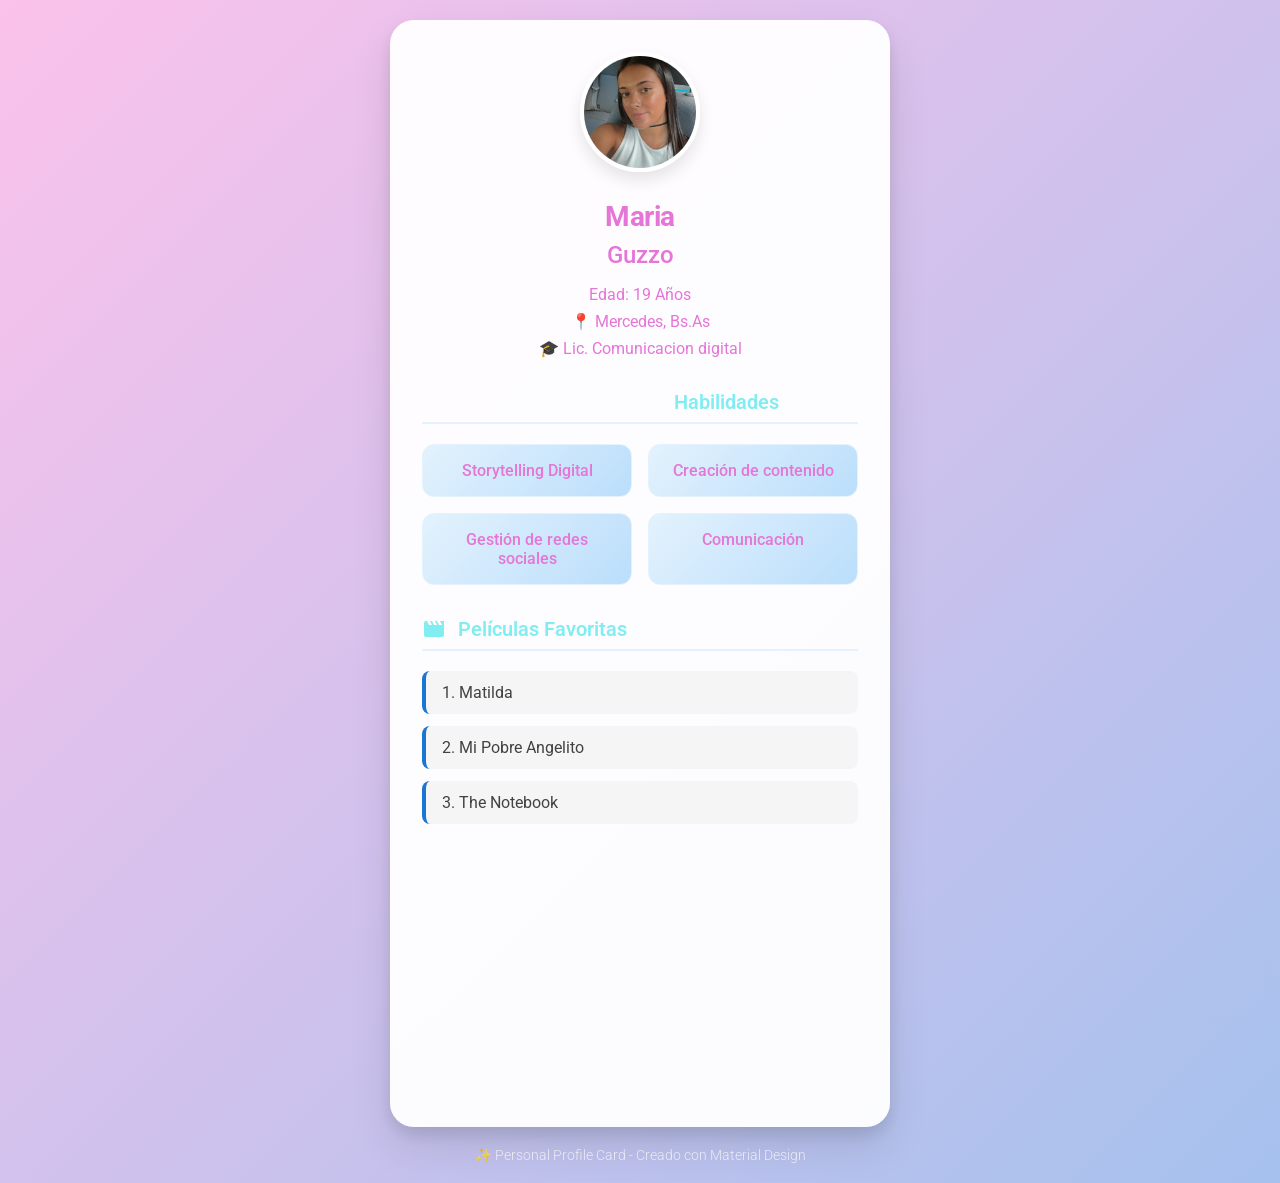
==== index.html @ 26fd3404 "Add files via upload" ====
<!DOCTYPE html>
<html lang="es">
<head>
    <meta charset="UTF-8">
    <meta name="viewport" content="width=device-width, initial-scale=1.0">
    <title>Personal Profile Card</title>
    
    <!-- Google Fonts - Material Design Typography -->
    <link rel="preconnect" href="https://fonts.googleapis.com">
    <link rel="preconnect" href="https://fonts.gstatic.com" crossorigin>
    <link href="https://fonts.googleapis.com/css2?family=Roboto:wght@300;400;500;700&display=swap" rel="stylesheet">
    
    <!-- Material Icons -->
    <link href="https://fonts.googleapis.com/icon?family=Material+Icons" rel="stylesheet">
    
    <!-- CSS -->
    <link rel="stylesheet" href="styles.css">
</head>
<body>
    <!-- Contenedor principal con efecto fade-in -->
    <div class="container fade-in">
        
        <!-- Tarjeta de perfil principal -->
        <div class="profile-card">
            
            <!-- Sección de información personal -->
            <div class="profile-header">
                <!-- FOTO DE PERFIL - MODIFICAR AQUÍ -->
                <div class="profile-image-container">
                    <img src="fotomia.jpeg" 
                         alt="Foto de perfil" 
                         class="profile-image">
                </div>
                
                <!-- INFORMACIÓN PERSONAL - MODIFICAR AQUÍ -->
                <div class="profile-info">
                    <h1 class="profile-name">Maria</h1>
                    <h2 class="profile-lastname">Guzzo</h2>
                    <div class="profile-details">
                        <p class="profile-age">Edad: 19 Años</p>
                        <p class="profile-location">📍 Mercedes, Bs.As</p>
                        <p class="profile-career">🎓 Lic. Comunicacion digital</p>
                    </div>
                </div>
            </div>
            
            <!-- Sección de habilidades -->
            <div class="skills-section">
                <h3 class="section-title">
                    <span class="material-icons">psychology</span>
                    Habilidades
                </h3>
                
                <!-- HABILIDADES - MODIFICAR AQUÍ -->
                <div class="skills-container">
                    <div class="skill-item">
                        <span class="skill-name">Storytelling Digital</span>
                    </div>
                    <div class="skill-item">
                        <span class="skill-name">Creación de contenido</span>
                    </div>
                    <div class="skill-item">
                        <span class="skill-name">Gestión de redes sociales</span>
                    </div>
                    <div class="skill-item">
                        <span class="skill-name">Comunicación</span>
                    </div>
                </div>
            </div>
            
            <!-- Sección de películas favoritas -->
            <div class="favorites-section">
                <h3 class="section-title">
                    <span class="material-icons">movie</span>
                    Películas Favoritas
                </h3>
                
                <!-- PELÍCULAS FAVORITAS - MODIFICAR AQUÍ -->
                <div class="favorites-list">
                    <div class="favorite-item">1. Matilda</div>
                    <div class="favorite-item">2. Mi Pobre Angelito</div>
                    <div class="favorite-item">3. The Notebook</div>
                </div>
            </div>
            
            <!-- Sección de discos favoritos -->
            <div class="favorites-section">
                <h3 class="section-title">
                    <span class="material-icons">music_note</span>
                    Discos Favoritos
                </h3>
                
                <!-- DISCOS FAVORITOS - MODIFICAR AQUÍ -->
                <div class="favorites-list">
                    <div class="favorite-item">1. El Regreso</div>
                    <div class="favorite-item">2. Un Verano Sin Ti</div>
                    <div class="favorite-item">3. Purpose</div>
                </div>
            </div>
            
        </div>
        
        <!-- Footer con información adicional -->
        <footer class="footer">
            <p>✨ Personal Profile Card - Creado con Material Design</p>
        </footer>
        
    </div>
    
    <!-- JavaScript -->
    <script src="script.js"></script>
</body>
</html>
---- styles.css ----
/* ===== RESET Y CONFIGURACIÓN BASE ===== */
* {
    margin: 0;
    padding: 0;
    box-sizing: border-box;
}

body {
    font-family: 'Roboto', sans-serif;
  background: linear-gradient(135deg, #fbc2eb 0%, #a6c1ee 100%);
    min-height: 100vh;
    display: flex;
    align-items: center;
    justify-content: center;
    padding: 20px;
    color: #333;
}

/* ===== CONTENEDOR PRINCIPAL ===== */
.container {
    width: 100%;
    max-width: 500px;
    margin: 0 auto;
}

/* ===== TARJETA DE PERFIL ===== */
.profile-card {
    background: rgba(255, 255, 255, 0.95);
    backdrop-filter: blur(10px);
    border-radius: 24px;
    padding: 32px;
    box-shadow: 
        0 20px 40px rgba(0, 0, 0, 0.1),
        0 8px 16px rgba(0, 0, 0, 0.1);
    margin-bottom: 20px;
    transition: transform 0.3s ease, box-shadow 0.3s ease;
}

.profile-card:hover {
    transform: translateY(-5px);
    box-shadow: 
        0 25px 50px rgba(0, 0, 0, 0.15),
        0 12px 24px rgba(0, 0, 0, 0.12);
}

/* ===== SECCIÓN DE INFORMACIÓN PERSONAL ===== */
.profile-header {
    text-align: center;
    margin-bottom: 32px;
}

/* FOTO DE PERFIL - MODIFICAR ESTILOS AQUÍ SI NECESITAS */
.profile-image-container {
    margin-bottom: 24px;
}

.profile-image {
    width: 120px;
    height: 120px;
    border-radius: 50%;
    object-fit: cover;
    border: 4px solid #fff;
    box-shadow: 0 8px 16px rgba(0, 0, 0, 0.1);
    transition: transform 0.3s ease;
}

.profile-image:hover {
    transform: scale(1.05);
}

/* INFORMACIÓN PERSONAL - MODIFICAR ESTILOS AQUÍ SI NECESITAS */
.profile-name {
    font-size: 28px;
    font-weight: 700;
    color: #e575d6;
    margin-bottom: 8px;
    letter-spacing: -0.5px;
}

.profile-lastname {
    font-size: 24px;
    font-weight: 500;
    color: #e575d6;
    margin-bottom: 16px;
}

.profile-details {
    display: flex;
    flex-direction: column;
    gap: 8px;
}

.profile-details p {
    font-size: 16px;
    color: #e575d6;
    font-weight: 400;
}

/* ===== SECCIONES GENERALES ===== */
.section-title {
    display: flex;
    align-items: center;
    gap: 12px;
    font-size: 20px;
    font-weight: 600;
    color: #82edf1;
    margin-bottom: 20px;
    padding-bottom: 8px;
    border-bottom: 2px solid #e3f2fd;
}

.section-title .material-icons {
    font-size: 24px;
    color: #82edf1;
}

/* ===== SECCIÓN DE HABILIDADES ===== */
.skills-section {
    margin-bottom: 32px;
}

/* HABILIDADES - MODIFICAR ESTILOS AQUÍ SI NECESITAS */
.skills-container {
    display: grid;
    grid-template-columns: repeat(auto-fit, minmax(140px, 1fr));
    gap: 16px;
}

.skill-item {
    background: linear-gradient(135deg, #e3f2fd 0%, #bbdefb 100%);
    padding: 16px;
    border-radius: 12px;
    text-align: center;
    transition: all 0.3s ease;
    border: 1px solid #e3f2fd;
}

.skill-item:hover {
    transform: translateY(-2px);
    box-shadow: 0 8px 16px rgba(25, 118, 210, 0.2);
    background: linear-gradient(135deg, #bbdefb 0%, #90caf9 100%);
}

.skill-name {
    font-size: 16px;
    font-weight: 500;
    color: #e575d6;
}

/* ===== SECCIONES DE FAVORITOS ===== */
.favorites-section {
    margin-bottom: 32px;
}

/* PELÍCULAS Y DISCOS FAVORITOS - MODIFICAR ESTILOS AQUÍ SI NECESITAS */
.favorites-list {
    display: flex;
    flex-direction: column;
    gap: 12px;
}

.favorite-item {
    background: #f5f5f5;
    padding: 12px 16px;
    border-radius: 8px;
    font-size: 16px;
    color: #424242;
    font-weight: 400;
    transition: all 0.3s ease;
    border-left: 4px solid #1976d2;
}

.favorite-item:hover {
    background: #e3f2fd;
    transform: translateX(4px);
}

/* ===== FOOTER ===== */
.footer {
    text-align: center;
    color: rgba(255, 255, 255, 0.8);
    font-size: 14px;
    font-weight: 300;
}

/* ===== EFECTOS DE ANIMACIÓN ===== */
.fade-in {
    opacity: 0;
    transform: translateY(20px);
    animation: fadeInUp 0.8s ease forwards;
}

@keyframes fadeInUp {
    to {
        opacity: 1;
        transform: translateY(0);
    }
}

/* ===== RESPONSIVE DESIGN ===== */
/* Para tablets */
@media (max-width: 768px) {
    .profile-card {
        padding: 24px;
        margin: 10px;
    }
    
    .profile-name {
        font-size: 24px;
    }
    
    .profile-lastname {
        font-size: 20px;
    }
    
    .skills-container {
        grid-template-columns: repeat(auto-fit, minmax(120px, 1fr));
        gap: 12px;
    }
    
    .skill-item {
        padding: 12px;
    }
}

/* Para móviles */
@media (max-width: 480px) {
    body {
        padding: 10px;
    }
    
    .profile-card {
        padding: 20px;
        border-radius: 16px;
    }
    
    .profile-image {
        width: 100px;
        height: 100px;
    }
    
    .profile-name {
        font-size: 22px;
    }
    
    .profile-lastname {
        font-size: 18px;
    }
    
    .section-title {
        font-size: 18px;
    }
    
    .skills-container {
        grid-template-columns: 1fr;
        gap: 10px;
    }
    
    .skill-item {
        padding: 10px;
    }
    
    .favorite-item {
        font-size: 14px;
        padding: 10px 12px;
    }
}

/* Para pantallas muy pequeñas */
@media (max-width: 320px) {
    .profile-card {
        padding: 16px;
    }
    
    .profile-image {
        width: 80px;
        height: 80px;
    }
    
    .profile-name {
        font-size: 20px;
    }
    
    .profile-lastname {
        font-size: 16px;
    }
}

/* ===== MEJORAS DE ACCESIBILIDAD ===== */
@media (prefers-reduced-motion: reduce) {
    * {
        animation-duration: 0.01ms !important;
        animation-iteration-count: 1 !important;
        transition-duration: 0.01ms !important;
    }
}

/* ===== ESTILOS PARA MODO OSCURO (OPCIONAL) ===== */
@media (prefers-color-scheme: dark) {
    .profile-card {
        background: rgba(30, 30, 30, 0.95);
        color: #fff;
    }
    
    .profile-name {
        color: #e575d6;
    }
    
    .profile-lastname {
        color: #e0e0e0;
    }
    
    .profile-details p {
        color: #b0b0b0;
    }
    
    .favorite-item {
        background: #424242;
        color: #e0e0e0;
    }
    
    .favorite-item:hover {
        background: #616161;
    }
}
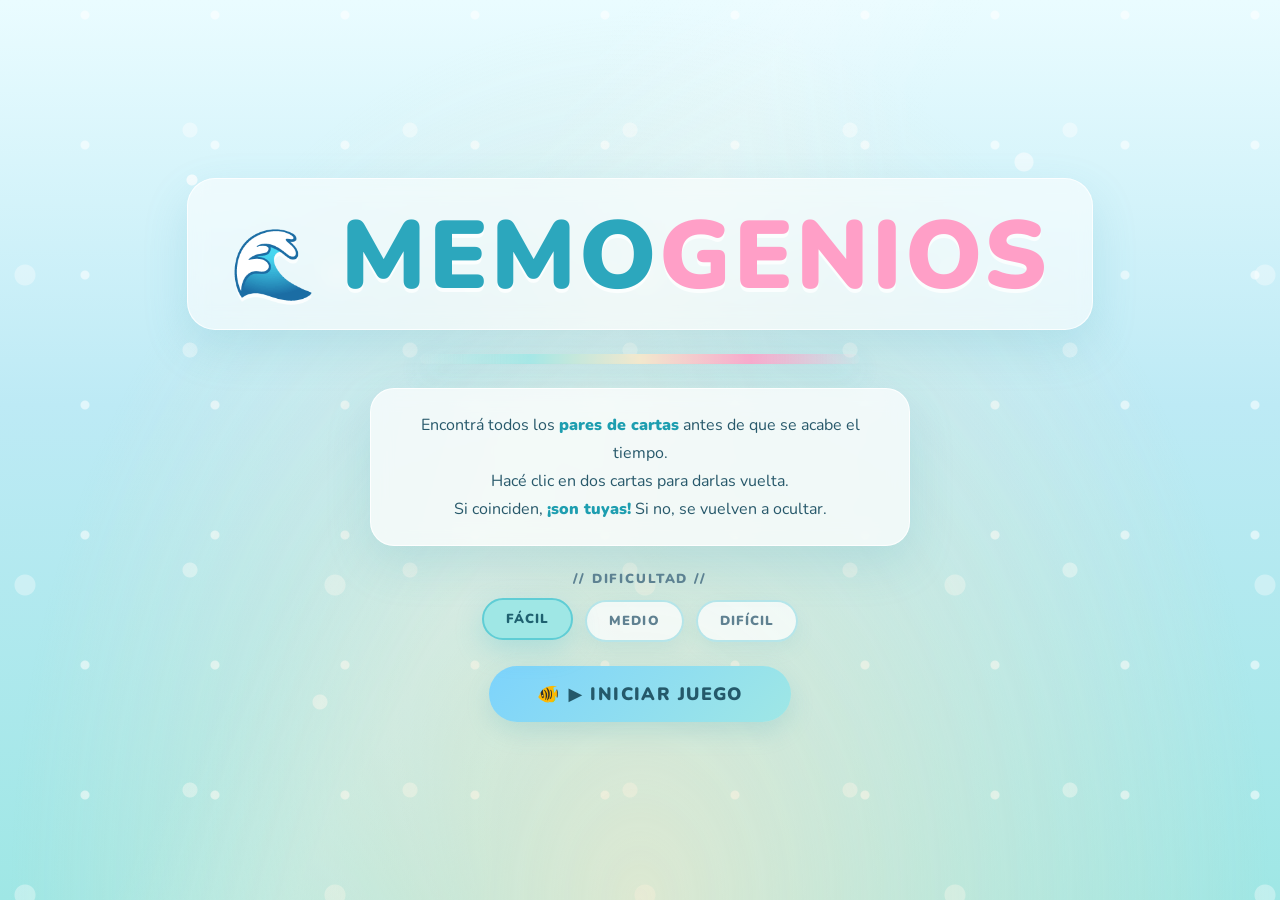
==== commit dc1fc3f7: "Agregar versión final de Memogenios" ====
--- a/index.html
+++ b/index.html
@@ -1,113 +1,299 @@
-<!DOCTYPE html>
-<html lang="es">
-<head>
-    <meta charset="UTF-8">
-    <meta name="viewport" content="width=device-width, initial-scale=1.0">
-    <title>Personal Profile Card</title>
-    
-    <!-- Google Fonts - Material Design Typography -->
-    <link rel="preconnect" href="https://fonts.googleapis.com">
-    <link rel="preconnect" href="https://fonts.gstatic.com" crossorigin>
-    <link href="https://fonts.googleapis.com/css2?family=Roboto:wght@300;400;500;700&display=swap" rel="stylesheet">
-    
-    <!-- Material Icons -->
-    <link href="https://fonts.googleapis.com/icon?family=Material+Icons" rel="stylesheet">
-    
-    <!-- CSS -->
-    <link rel="stylesheet" href="styles.css">
-</head>
-<body>
-    <!-- Contenedor principal con efecto fade-in -->
-    <div class="container fade-in">
-        
-        <!-- Tarjeta de perfil principal -->
-        <div class="profile-card">
-            
-            <!-- Sección de información personal -->
-            <div class="profile-header">
-                <!-- FOTO DE PERFIL - MODIFICAR AQUÍ -->
-                <div class="profile-image-container">
-                    <img src="fotomia.jpeg" 
-                         alt="Foto de perfil" 
-                         class="profile-image">
-                </div>
-                
-                <!-- INFORMACIÓN PERSONAL - MODIFICAR AQUÍ -->
-                <div class="profile-info">
-                    <h1 class="profile-name">Maria</h1>
-                    <h2 class="profile-lastname">Guzzo</h2>
-                    <div class="profile-details">
-                        <p class="profile-age">Edad: 19 Años</p>
-                        <p class="profile-location">📍 Mercedes, Bs.As</p>
-                        <p class="profile-career">🎓 Lic. Comunicacion digital</p>
-                    </div>
-                </div>
-            </div>
-            
-            <!-- Sección de habilidades -->
-            <div class="skills-section">
-                <h3 class="section-title">
-                    <span class="material-icons">psychology</span>
-                    Habilidades
-                </h3>
-                
-                <!-- HABILIDADES - MODIFICAR AQUÍ -->
-                <div class="skills-container">
-                    <div class="skill-item">
-                        <span class="skill-name">Storytelling Digital</span>
-                    </div>
-                    <div class="skill-item">
-                        <span class="skill-name">Creación de contenido</span>
-                    </div>
-                    <div class="skill-item">
-                        <span class="skill-name">Gestión de redes sociales</span>
-                    </div>
-                    <div class="skill-item">
-                        <span class="skill-name">Comunicación</span>
-                    </div>
-                </div>
-            </div>
-            
-            <!-- Sección de películas favoritas -->
-            <div class="favorites-section">
-                <h3 class="section-title">
-                    <span class="material-icons">movie</span>
-                    Películas Favoritas
-                </h3>
-                
-                <!-- PELÍCULAS FAVORITAS - MODIFICAR AQUÍ -->
-                <div class="favorites-list">
-                    <div class="favorite-item">1. Matilda</div>
-                    <div class="favorite-item">2. Mi Pobre Angelito</div>
-                    <div class="favorite-item">3. The Notebook</div>
-                </div>
-            </div>
-            
-            <!-- Sección de discos favoritos -->
-            <div class="favorites-section">
-                <h3 class="section-title">
-                    <span class="material-icons">music_note</span>
-                    Discos Favoritos
-                </h3>
-                
-                <!-- DISCOS FAVORITOS - MODIFICAR AQUÍ -->
-                <div class="favorites-list">
-                    <div class="favorite-item">1. El Regreso</div>
-                    <div class="favorite-item">2. Un Verano Sin Ti</div>
-                    <div class="favorite-item">3. Purpose</div>
-                </div>
-            </div>
-            
-        </div>
-        
-        <!-- Footer con información adicional -->
-        <footer class="footer">
-            <p>✨ Personal Profile Card - Creado con Material Design</p>
-        </footer>
-        
-    </div>
-    
-    <!-- JavaScript -->
-    <script src="script.js"></script>
-</body>
-</html> +<!DOCTYPE html>
+<html lang="es">
+<head>
+  <meta charset="UTF-8" />
+  <meta name="viewport" content="width=device-width, initial-scale=1.0" />
+  <title>Memogenios</title>
+  <link rel="stylesheet" href="style.css" />
+</head>
+<body>
+
+  <!-- ===================== PANTALLA BIENVENIDA ===================== -->
+  <div id="welcome-screen" class="screen">
+
+    <div class="logo-wrap">
+      <div class="logo-title">MEMO<span>GENIOS</span></div>
+    </div>
+
+    <div class="scanline-bar"></div>
+
+    <div class="instructions">
+      <p>
+        Encontrá todos los <strong>pares de cartas</strong> antes de que se acabe el tiempo.<br>
+        Hacé clic en dos cartas para darlas vuelta.<br>
+        Si coinciden, <strong>¡son tuyas!</strong> Si no, se vuelven a ocultar.
+      </p>
+    </div>
+
+    <div class="difficulty-wrap">
+      <div class="difficulty-label">// Dificultad //</div>
+      <div class="difficulty-btns">
+        <button class="diff-btn active" data-pairs="6" data-time="60">FÁCIL</button>
+        <button class="diff-btn" data-pairs="8" data-time="60">MEDIO</button>
+        <button class="diff-btn" data-pairs="10" data-time="60">DIFÍCIL</button>
+      </div>
+    </div>
+
+    <button class="btn-start" id="btn-start">▶ INICIAR JUEGO</button>
+
+  </div>
+
+  <!-- ===================== PANTALLA JUEGO ===================== -->
+  <div id="game-screen" class="screen hidden">
+
+    <div class="game-header">
+      <div class="game-title">MEMO<span style="color:var(--neon-pink)">GENIOS</span></div>
+      <div class="stats">
+        <div class="stat">
+          <div class="stat-label">Tiempo</div>
+          <div class="stat-value" id="timer">60</div>
+        </div>
+        <div class="stat">
+          <div class="stat-label">Movimientos</div>
+          <div class="stat-value" id="moves">0</div>
+        </div>
+        <div class="stat">
+          <div class="stat-label">Pares</div>
+          <div class="stat-value" id="pairs-found">0</div>
+        </div>
+      </div>
+    </div>
+
+    <div id="board"></div>
+
+  </div>
+
+  <!-- ===================== PANTALLA RESULTADO ===================== -->
+  <div id="result-screen" class="screen hidden">
+
+    <div class="result-icon" id="result-icon">🏆</div>
+    <div class="result-title" id="result-title">¡GENIO!</div>
+    <p class="result-msg" id="result-msg">Encontraste todos los pares.</p>
+
+    <div class="result-stats">
+      <div class="r-stat">
+        <div class="r-stat-value" id="final-moves">0</div>
+        <div class="r-stat-label">Movimientos</div>
+      </div>
+      <div class="r-stat">
+        <div class="r-stat-value" id="final-time">0s</div>
+        <div class="r-stat-label">Tiempo restante</div>
+      </div>
+    </div>
+
+    <button class="btn-restart" id="btn-restart">↺ JUGAR DE NUEVO</button>
+
+  </div>
+
+  <!-- ===================== JAVASCRIPT ===================== -->
+  <script>
+    // ---- Emojis disponibles ----
+    const ALL_EMOJIS = [
+  '🐠','🐙','🦀','🐚','🐬',
+  '🐳','🦑','🐡','🪸','⭐'
+];
+    // ---- Estado del juego ----
+    let totalPairs   = 6;
+    let timeLimit    = 60;
+    let flipped      = [];
+    let matched      = 0;
+    let moves        = 0;
+    let lockBoard    = false;
+    let timerID      = null;
+    let timeLeft     = 60;
+    let gameStarted  = false;
+
+    // ---- Referencias DOM ----
+    const welcomeScreen = document.getElementById('welcome-screen');
+    const gameScreen    = document.getElementById('game-screen');
+    const resultScreen  = document.getElementById('result-screen');
+    const board         = document.getElementById('board');
+    const timerEl       = document.getElementById('timer');
+    const movesEl       = document.getElementById('moves');
+    const pairsEl       = document.getElementById('pairs-found');
+    const btnStart      = document.getElementById('btn-start');
+    const btnRestart    = document.getElementById('btn-restart');
+    const diffBtns      = document.querySelectorAll('.diff-btn');
+    const resultIcon    = document.getElementById('result-icon');
+    const resultTitle   = document.getElementById('result-title');
+    const resultMsg     = document.getElementById('result-msg');
+    const finalMoves    = document.getElementById('final-moves');
+    const finalTime     = document.getElementById('final-time');
+
+    // ---- Selector dificultad ----
+    diffBtns.forEach(btn => {
+      btn.addEventListener('click', () => {
+        diffBtns.forEach(b => b.classList.remove('active'));
+        btn.classList.add('active');
+        totalPairs = parseInt(btn.dataset.pairs);
+        timeLimit  = parseInt(btn.dataset.time);
+      });
+    });
+
+    // ---- Iniciar juego ----
+    btnStart.addEventListener('click', startGame);
+    btnRestart.addEventListener('click', () => {
+      showScreen(welcomeScreen);
+    });
+
+    function startGame() {
+      // Reset
+      flipped     = [];
+      matched     = 0;
+      moves       = 0;
+      lockBoard   = false;
+      timeLeft    = timeLimit;
+      gameStarted = false;
+
+      movesEl.textContent    = '0';
+      pairsEl.textContent    = '0';
+      timerEl.textContent    = timeLeft;
+      timerEl.classList.remove('urgent');
+
+      if (timerID) clearInterval(timerID);
+
+      buildBoard();
+      showScreen(gameScreen);
+
+      // El timer arranca con el primer clic
+    }
+
+    // ---- Construir tablero ----
+    function buildBoard() {
+      board.innerHTML = '';
+
+      const emojis  = ALL_EMOJIS.slice(0, totalPairs);
+      const deck    = shuffle([...emojis, ...emojis]);
+      const cols    = totalPairs <= 6 ? 4 : totalPairs <= 8 ? 4 : 5;
+
+      board.style.gridTemplateColumns = `repeat(${cols}, 1fr)`;
+
+      deck.forEach((emoji, i) => {
+        const card = document.createElement('div');
+        card.className  = 'card';
+        card.dataset.emoji = emoji;
+        card.dataset.index = i;
+
+        card.innerHTML = `
+          <div class="card-inner">
+            <div class="card-face card-back">?</div>
+            <div class="card-face card-front">${emoji}</div>
+          </div>
+        `;
+
+        card.addEventListener('click', onCardClick);
+        board.appendChild(card);
+      });
+    }
+
+    // ---- Clic en carta ----
+    function onCardClick(e) {
+      const card = e.currentTarget;
+
+      if (lockBoard) return;
+      if (card.classList.contains('flipped')) return;
+      if (card.classList.contains('matched')) return;
+
+      // Arrancar timer en primer clic
+      if (!gameStarted) {
+        gameStarted = true;
+        timerID = setInterval(tickTimer, 1000);
+      }
+
+      card.classList.add('flipped');
+      flipped.push(card);
+
+      if (flipped.length === 2) {
+        moves++;
+        movesEl.textContent = moves;
+        lockBoard = true;
+        checkMatch();
+      }
+    }
+
+    // ---- Chequear par ----
+    function checkMatch() {
+      const [a, b] = flipped;
+      if (a.dataset.emoji === b.dataset.emoji) {
+        // ¡Par!
+        setTimeout(() => {
+          a.classList.add('matched');
+          b.classList.add('matched');
+          a.classList.remove('flipped');
+          b.classList.remove('flipped');
+          matched++;
+          pairsEl.textContent = matched;
+          flipped   = [];
+          lockBoard = false;
+
+          if (matched === totalPairs) endGame(true);
+        }, 400);
+      } else {
+        // No coinciden
+        a.classList.add('wrong');
+        b.classList.add('wrong');
+        setTimeout(() => {
+          a.classList.remove('flipped', 'wrong');
+          b.classList.remove('flipped', 'wrong');
+          flipped   = [];
+          lockBoard = false;
+        }, 900);
+      }
+    }
+
+    // ---- Timer ----
+    function tickTimer() {
+      timeLeft--;
+      timerEl.textContent = timeLeft;
+
+      if (timeLeft <= 10) timerEl.classList.add('urgent');
+
+      if (timeLeft <= 0) {
+        clearInterval(timerID);
+        endGame(false);
+      }
+    }
+
+    // ---- Fin del juego ----
+    function endGame(win) {
+      if (timerID) clearInterval(timerID);
+      lockBoard = true;
+
+      setTimeout(() => {
+        finalMoves.textContent = moves;
+        finalTime.textContent  = timeLeft + 's';
+
+        if (win) {
+          resultIcon.textContent  = '🏆';
+          resultTitle.textContent = '¡GENIO!';
+          resultTitle.className   = 'result-title win';
+          resultMsg.textContent   = '¡Encontraste todos los pares! Tu memoria es de otro nivel.';
+        } else {
+          resultIcon.textContent  = '💀';
+          resultTitle.textContent = 'TIME OUT';
+          resultTitle.className   = 'result-title lose';
+          resultMsg.textContent   = 'Se agotó el tiempo. ¿Lo intentás de nuevo?';
+        }
+
+        showScreen(resultScreen);
+      }, 600);
+    }
+
+    // ---- Helpers ----
+    function showScreen(target) {
+      [welcomeScreen, gameScreen, resultScreen].forEach(s => {
+        s.classList.toggle('hidden', s !== target);
+      });
+    }
+
+    function shuffle(arr) {
+      for (let i = arr.length - 1; i > 0; i--) {
+        const j = Math.floor(Math.random() * (i + 1));
+        [arr[i], arr[j]] = [arr[j], arr[i]];
+      }
+      return arr;
+    }
+  </script>
+
+</body>
+</html>
--- a/style.css
+++ b/style.css
@@ -0,0 +1,548 @@
+/* ===========================
+   MEMOGENIO - style.css
+   Estética: Océano / Vida marina pastel
+=========================== */
+
+@import url('https://fonts.googleapis.com/css2?family=Nunito:wght@400;600;700;800;900&display=swap');
+
+/* ---- Variables ---- */
+:root {
+  --bg-dark: #dff7fb;
+  --bg-panel: rgba(255, 255, 255, 0.78);
+  --neon-cyan: #46bfd0;
+  --neon-pink: #ff9fc7;
+  --neon-yellow: #f9d98c;
+  --neon-purple: #8ecae6;
+  --card-back: #bdeaf5;
+  --card-border: #8edce7;
+  --white: #ffffff;
+  --text-dim: #5f8191;
+  --text-main: #28596b;
+  --sand: #f9e8c8;
+  --seafoam: #9fe7e5;
+  --aqua: #7dd3fc;
+  --shadow-soft: 0 18px 45px rgba(69, 169, 188, 0.18);
+  --shadow-card: 0 10px 24px rgba(69, 169, 188, 0.20);
+  --glow-cyan: 0 10px 28px rgba(70, 191, 208, 0.28);
+  --glow-pink: 0 10px 28px rgba(255, 159, 199, 0.26);
+  --glow-yellow: 0 10px 24px rgba(249, 217, 140, 0.28);
+}
+
+/* ---- Reset & Base ---- */
+*, *::before, *::after {
+  margin: 0;
+  padding: 0;
+  box-sizing: border-box;
+}
+
+html, body {
+  width: 100%;
+  height: 100%;
+  color: var(--text-main);
+  font-family: 'Nunito', system-ui, sans-serif;
+  overflow: hidden;
+  background:
+    radial-gradient(circle at 15% 20%, rgba(255,255,255,0.75) 0 5px, transparent 6px),
+    radial-gradient(circle at 80% 18%, rgba(255,255,255,0.55) 0 9px, transparent 10px),
+    radial-gradient(circle at 25% 78%, rgba(255,255,255,0.45) 0 7px, transparent 8px),
+    linear-gradient(180deg, #eafcff 0%, #bdeaf5 45%, #9fe7e5 100%);
+}
+
+/* Burbujas suaves */
+body::before,
+body::after {
+  content: '';
+  position: fixed;
+  inset: 0;
+  pointer-events: none;
+  z-index: 0;
+}
+
+body::before {
+  background-image:
+    radial-gradient(circle, rgba(255,255,255,0.55) 0 4px, transparent 5px),
+    radial-gradient(circle, rgba(255,255,255,0.40) 0 7px, transparent 8px),
+    radial-gradient(circle, rgba(255,255,255,0.35) 0 10px, transparent 11px);
+  background-size: 130px 130px, 220px 220px, 310px 310px;
+  background-position: 20px 80px, 80px 20px, 180px 120px;
+  animation: bubblesFloat 18s linear infinite;
+}
+
+body::after {
+  background:
+    radial-gradient(ellipse at 50% 100%, rgba(249,232,200,0.75) 0%, rgba(249,232,200,0.35) 38%, transparent 70%),
+    linear-gradient(120deg, transparent 0 35%, rgba(255,255,255,0.18) 45%, transparent 55% 100%);
+  opacity: 0.9;
+}
+
+@keyframes bubblesFloat {
+  from { transform: translateY(35px); }
+  to   { transform: translateY(-120px); }
+}
+
+/* ---- Screens ---- */
+.screen {
+  position: fixed;
+  inset: 0;
+  display: flex;
+  flex-direction: column;
+  align-items: center;
+  justify-content: center;
+  z-index: 10;
+  transition: opacity 0.45s ease, transform 0.45s ease;
+}
+
+.screen.hidden {
+  opacity: 0;
+  pointer-events: none;
+  transform: scale(0.98) translateY(12px);
+}
+
+/* ========================
+   PANTALLA DE BIENVENIDA
+======================== */
+#welcome-screen {
+  gap: 24px;
+  padding: 24px;
+}
+
+.logo-wrap {
+  text-align: center;
+  position: relative;
+  background: rgba(255, 255, 255, 0.58);
+  border: 1px solid rgba(255,255,255,0.8);
+  border-radius: 28px;
+  padding: 30px 42px 24px;
+  box-shadow: var(--shadow-soft);
+  backdrop-filter: blur(10px);
+}
+
+.logo-title {
+  font-size: clamp(3rem, 8vw, 6rem);
+  font-weight: 900;
+  letter-spacing: 0.03em;
+  color: #2ca7bd;
+  text-shadow: 0 4px 0 rgba(255,255,255,0.75);
+  line-height: 1;
+}
+
+.logo-title::before {
+  content: '🌊 ';
+  font-size: 0.72em;
+}
+
+.logo-title span {
+  color: var(--neon-pink);
+}
+
+.logo-sub {
+  font-size: clamp(0.85rem, 2vw, 1rem);
+  color: var(--text-dim);
+  letter-spacing: 0.14em;
+  text-transform: uppercase;
+  margin-top: 10px;
+  font-weight: 800;
+}
+
+.scanline-bar {
+  width: clamp(220px, 50vw, 440px);
+  height: 10px;
+  background: linear-gradient(90deg, transparent, var(--seafoam), var(--sand), var(--neon-pink), transparent);
+  border-radius: 999px;
+  opacity: 0.85;
+  box-shadow: var(--glow-cyan);
+}
+
+.instructions {
+  background: rgba(255, 255, 255, 0.72);
+  border: 1px solid rgba(255, 255, 255, 0.85);
+  border-radius: 24px;
+  padding: 22px 34px;
+  max-width: 540px;
+  text-align: center;
+  box-shadow: var(--shadow-soft);
+  backdrop-filter: blur(10px);
+}
+
+.instructions p {
+  font-size: 1rem;
+  line-height: 1.75;
+  color: var(--text-main);
+}
+
+.instructions p strong {
+  color: #1e9eb0;
+  font-weight: 900;
+}
+
+/* Selector de dificultad */
+.difficulty-wrap {
+  text-align: center;
+}
+
+.difficulty-label {
+  font-size: 0.82rem;
+  letter-spacing: 0.14em;
+  color: var(--text-dim);
+  margin-bottom: 12px;
+  text-transform: uppercase;
+  font-weight: 900;
+}
+
+.difficulty-btns {
+  display: flex;
+  gap: 12px;
+  flex-wrap: wrap;
+  justify-content: center;
+}
+
+.diff-btn {
+  font-family: 'Nunito', system-ui, sans-serif;
+  font-size: 0.82rem;
+  font-weight: 900;
+  padding: 10px 22px;
+  border-radius: 999px;
+  border: 2px solid rgba(70, 191, 208, 0.35);
+  background: rgba(255, 255, 255, 0.72);
+  color: var(--text-dim);
+  cursor: pointer;
+  transition: transform 0.2s ease, box-shadow 0.2s ease, background 0.2s ease, color 0.2s ease;
+  letter-spacing: 0.08em;
+  box-shadow: 0 8px 18px rgba(69, 169, 188, 0.10);
+}
+
+.diff-btn:hover,
+.diff-btn.active {
+  background: var(--seafoam);
+  border-color: #5fcdd5;
+  color: #1f6170;
+  transform: translateY(-2px);
+  box-shadow: var(--glow-cyan);
+}
+
+/* Botón principal */
+.btn-start {
+  font-family: 'Nunito', system-ui, sans-serif;
+  font-size: clamp(0.95rem, 2vw, 1.12rem);
+  font-weight: 900;
+  letter-spacing: 0.08em;
+  text-transform: uppercase;
+  padding: 16px 48px;
+  border: none;
+  border-radius: 999px;
+  background: linear-gradient(135deg, #7dd3fc, #9fe7e5);
+  color: #24596a;
+  cursor: pointer;
+  box-shadow: var(--shadow-card);
+  transition: transform 0.25s ease, box-shadow 0.25s ease, filter 0.25s ease;
+}
+
+.btn-start::before {
+  content: '🐠';
+  margin-right: 8px;
+}
+
+.btn-start:hover {
+  transform: translateY(-4px) scale(1.03);
+  box-shadow: 0 18px 34px rgba(69, 169, 188, 0.28);
+  filter: brightness(1.04);
+}
+
+.btn-start:active {
+  transform: translateY(0) scale(0.98);
+}
+
+/* ========================
+   PANTALLA DE JUEGO
+======================== */
+#game-screen {
+  padding: 18px;
+  gap: 16px;
+  justify-content: flex-start;
+}
+
+.game-header {
+  display: flex;
+  align-items: center;
+  justify-content: space-between;
+  width: 100%;
+  max-width: 760px;
+  padding: 14px 22px;
+  background: rgba(255, 255, 255, 0.72);
+  border: 1px solid rgba(255,255,255,0.85);
+  border-radius: 24px;
+  box-shadow: var(--shadow-soft);
+  backdrop-filter: blur(10px);
+}
+
+.game-title {
+  font-size: clamp(1rem, 2vw, 1.35rem);
+  color: #279eb4;
+  letter-spacing: 0.06em;
+  font-weight: 900;
+}
+
+.game-title::before {
+  content: '🐚 ';
+}
+
+.stats {
+  display: flex;
+  gap: 18px;
+}
+
+.stat {
+  text-align: center;
+  min-width: 76px;
+}
+
+.stat-label {
+  font-size: 0.68rem;
+  color: var(--text-dim);
+  letter-spacing: 0.10em;
+  text-transform: uppercase;
+  font-weight: 900;
+}
+
+.stat-value {
+  font-size: clamp(1.05rem, 2.5vw, 1.45rem);
+  color: #259aad;
+  font-weight: 900;
+}
+
+/* Grilla de cartas */
+#board {
+  display: grid;
+  gap: 12px;
+}
+
+/* ========================
+   CARTA
+======================== */
+.card {
+  width: clamp(74px, 10vw, 104px);
+  height: clamp(74px, 10vw, 104px);
+  perspective: 800px;
+  cursor: pointer;
+}
+
+.card-inner {
+  width: 100%;
+  height: 100%;
+  position: relative;
+  transform-style: preserve-3d;
+  transition: transform 0.45s cubic-bezier(0.4, 0, 0.2, 1);
+}
+
+.card.flipped .card-inner,
+.card.matched .card-inner {
+  transform: rotateY(180deg);
+}
+
+.card-face {
+  position: absolute;
+  inset: 0;
+  border-radius: 22px;
+  display: flex;
+  align-items: center;
+  justify-content: center;
+  backface-visibility: hidden;
+  -webkit-backface-visibility: hidden;
+}
+
+/* Dorso */
+.card-back {
+  background:
+    radial-gradient(circle at 30% 30%, rgba(255,255,255,0.55) 0 8px, transparent 9px),
+    linear-gradient(135deg, #bdeaf5, #9fe7e5);
+  border: 2px solid rgba(255,255,255,0.95);
+  font-size: 0;
+  color: transparent;
+  transition: transform 0.2s ease, box-shadow 0.2s ease, border-color 0.2s ease;
+  box-shadow: var(--shadow-card);
+}
+
+.card-back::after {
+  content: '🐚';
+  font-size: clamp(1.4rem, 3vw, 2rem);
+  color: rgba(38, 124, 141, 0.62);
+}
+
+.card:hover:not(.flipped):not(.matched) .card-back {
+  transform: translateY(-4px) scale(1.03);
+  border-color: #7dd3fc;
+  box-shadow: 0 16px 30px rgba(69, 169, 188, 0.26);
+}
+
+/* Frente */
+.card-front {
+  background: linear-gradient(135deg, #ffffff, #effcff);
+  border: 2px solid rgba(126, 211, 252, 0.75);
+  transform: rotateY(180deg);
+  font-size: clamp(1.9rem, 5vw, 2.9rem);
+  box-shadow: var(--shadow-card);
+}
+
+.card.matched .card-front {
+  border-color: var(--neon-pink);
+  background: linear-gradient(135deg, #fff7fb, #e9fbff);
+  box-shadow: 0 14px 30px rgba(255, 159, 199, 0.26);
+  animation: matchPop 0.4s ease;
+}
+
+@keyframes matchPop {
+  0%   { transform: rotateY(180deg) scale(1); }
+  50%  { transform: rotateY(180deg) scale(1.12); }
+  100% { transform: rotateY(180deg) scale(1); }
+}
+
+.card.wrong .card-front {
+  animation: shake 0.4s ease;
+  border-color: #ffc9d9;
+}
+
+@keyframes shake {
+  0%, 100% { transform: rotateY(180deg) translateX(0); }
+  25%       { transform: rotateY(180deg) translateX(-6px); }
+  75%       { transform: rotateY(180deg) translateX(6px); }
+}
+
+/* ========================
+   PANTALLA DE RESULTADO
+======================== */
+#result-screen {
+  gap: 22px;
+  padding: 24px;
+  text-align: center;
+}
+
+#result-screen::before {
+  content: '';
+  position: absolute;
+  width: min(520px, 86vw);
+  height: min(520px, 86vw);
+  border-radius: 50%;
+  background: rgba(255,255,255,0.38);
+  box-shadow: var(--shadow-soft);
+  z-index: -1;
+}
+
+.result-icon {
+  font-size: clamp(4rem, 10vw, 7rem);
+  animation: popIn 0.6s cubic-bezier(0.175, 0.885, 0.32, 1.275);
+}
+
+@keyframes popIn {
+  from { transform: scale(0); opacity: 0; }
+  to   { transform: scale(1); opacity: 1; }
+}
+
+.result-title {
+  font-size: clamp(2.1rem, 6vw, 3.7rem);
+  font-weight: 900;
+  letter-spacing: 0.04em;
+}
+
+.result-title.win  { color: #259aad; text-shadow: 0 4px 0 rgba(255,255,255,0.8); }
+.result-title.lose { color: #ff8ab8; text-shadow: 0 4px 0 rgba(255,255,255,0.8); }
+
+.result-msg {
+  font-size: clamp(0.95rem, 2vw, 1.08rem);
+  color: var(--text-main);
+  max-width: 440px;
+  line-height: 1.7;
+  background: rgba(255,255,255,0.58);
+  padding: 14px 22px;
+  border-radius: 18px;
+}
+
+.result-stats {
+  display: flex;
+  gap: 22px;
+  justify-content: center;
+  flex-wrap: wrap;
+}
+
+.r-stat {
+  background: rgba(255, 255, 255, 0.72);
+  border: 1px solid rgba(255,255,255,0.9);
+  border-radius: 20px;
+  padding: 14px 24px;
+  box-shadow: var(--shadow-soft);
+}
+
+.r-stat-value {
+  font-size: 1.85rem;
+  color: #259aad;
+  font-weight: 900;
+}
+
+.r-stat-label {
+  font-size: 0.7rem;
+  color: var(--text-dim);
+  letter-spacing: 0.12em;
+  text-transform: uppercase;
+  margin-top: 4px;
+  font-weight: 900;
+}
+
+.btn-restart {
+  font-family: 'Nunito', system-ui, sans-serif;
+  font-size: 0.95rem;
+  font-weight: 900;
+  letter-spacing: 0.08em;
+  text-transform: uppercase;
+  padding: 14px 42px;
+  border: none;
+  border-radius: 999px;
+  background: linear-gradient(135deg, #ffb7d7, #f9e8c8);
+  color: #6a4358;
+  cursor: pointer;
+  transition: transform 0.25s ease, box-shadow 0.25s ease, filter 0.25s ease;
+  box-shadow: var(--glow-pink);
+}
+
+.btn-restart:hover {
+  transform: translateY(-4px) scale(1.03);
+  filter: brightness(1.04);
+}
+
+.btn-restart:active {
+  transform: translateY(0) scale(0.98);
+}
+
+/* ---- Timer urgente ---- */
+.stat-value.urgent {
+  color: #ff7fab;
+  animation: pulse 0.5s ease infinite alternate;
+}
+
+@keyframes pulse {
+  from { opacity: 1; transform: scale(1); }
+  to   { opacity: 0.55; transform: scale(1.08); }
+}
+
+/* ---- Ajustes para pantallas chicas ---- */
+@media (max-width: 700px) {
+  html, body { overflow: auto; }
+
+  .screen {
+    position: absolute;
+    min-height: 100%;
+  }
+
+  .game-header {
+    flex-direction: column;
+    gap: 12px;
+  }
+
+  .stats {
+    gap: 10px;
+    flex-wrap: wrap;
+    justify-content: center;
+  }
+
+  .instructions {
+    padding: 18px 22px;
+  }
+}
